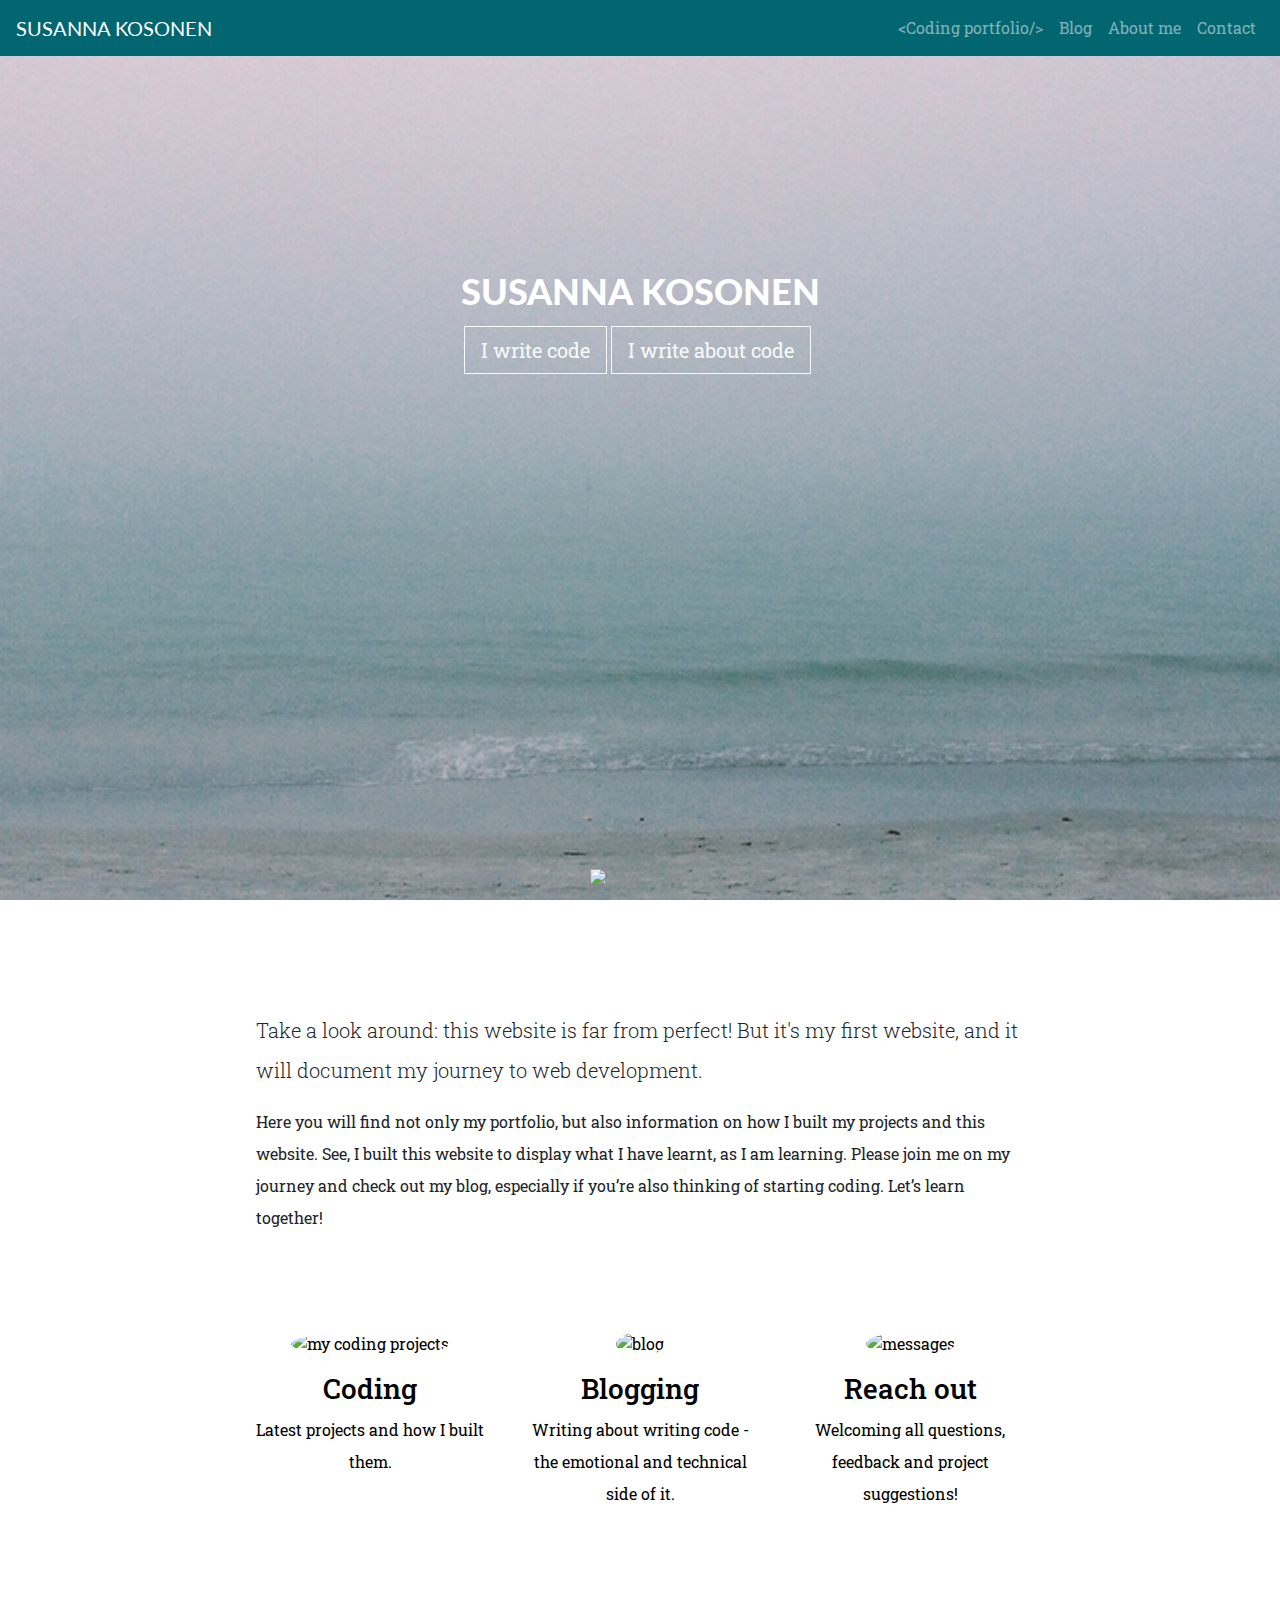
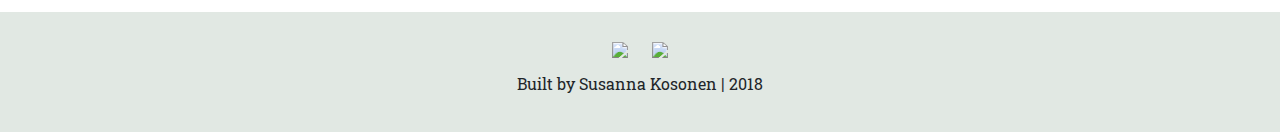
==== index.html @ 52a1afeb "Initial code and image files for website" ====
<!DOCTYPE html>
<html>
<head>
  <meta charset="utf-8">
  <meta name="viewport" content="width=device-width, initial-scale=1, shrink-to-fit=no">

  <!-- Bootstrap CSS -->
  <link rel="stylesheet" href="https://maxcdn.bootstrapcdn.com/bootstrap/4.0.0/css/bootstrap.min.css" integrity="sha384-Gn5384xqQ1aoWXA+058RXPxPg6fy4IWvTNh0E263XmFcJlSAwiGgFAW/dAiS6JXm" crossorigin="anonymous">

  <link type="text/css" rel="stylesheet" href="stylesheet.css" />
  <!-- Google fonts -->
  <link href="https://fonts.googleapis.com/css?family=Roboto+Slab" rel="stylesheet">
  <link href="https://fonts.googleapis.com/css?family=Merriweather" rel="stylesheet">
  <link href="https://fonts.googleapis.com/css?family=Lato:700" rel="stylesheet">

  <!--Here's the JavaScript link for future use! Just add your filename to replace "script.js"
  <script type="text/javascript" src="script.js"></script> -->
  <title>
    Susanna Kosonen
  </title>
</head>
<body>
  <nav class="navbar navbar-expand-md navbar-dark">
    <a class="navbar-brand" href="index.html">Susanna Kosonen</a>
    <button class="navbar-toggler" type="button" data-toggle="collapse" data-target="#collapsibleNavbar">
      <span class="navbar-toggler-icon"></span>
    </button>
    <div class="collapse navbar-collapse" id="collapsibleNavbar">
      <ul class="navbar-nav">
        <li class="nav-item">
          <a class="nav-link" href="coding.html">&ltCoding portfolio/&gt</a>
        </li>
        <li class="nav-item">
          <a class="nav-link" href="blog.html">Blog</a>
        </li>
        <li class="nav-item">
          <a class="nav-link" href="about.html">About me</a>
        </li>
        <li class="nav-item">
          <a class="nav-link" href="contact-form/contact.html">Contact</a>
        </li>
      </ul>
    </div>
  </nav>
  <div class="all">
    <div class="bg-index">
      <div class="header-text-container">
        <h1>Susanna Kosonen</h1>
        <div class="btn-group" role="group" aria-label="Links to portfolio and blog">
          <a role="button" href="coding.html" class="btn btn-outline-light btn-lg">I write code</a>
          <a role="button" href="blog.html" class="btn btn-outline-light btn-lg">I write about code</a>
        </div>
      </div>
      <a href=#frontpage-text><img src="http://www.freeiconspng.com/uploads/white-down-arrow-png-2.png" /></a>
    </div>
    <div id="frontpage-text">
      <p class="lead">Take a look around: this website is far from perfect! But it's my first website, and it will document my journey to web development.</p>

      <p>Here you will find not only my portfolio, but also information on how I built my projects and this website. See, I built this website to display what I have learnt, as I am learning. Please join me on my journey and check out my blog, especially if you’re also thinking of starting coding. Let’s learn together!</p>
    </div>

    <!--Three action columns-->

    <div class="container">
      <div class="row">
        <div class="col-sm">
          <a href="coding.html"><img src="https://cdn0.iconfinder.com/data/icons/web-development-2/512/webpage_coding_web_programming_html_script_php_code_website_application_java_css_development_editor_flat_design_icon-256.png" alt="my coding projects"/>
          <h3>Coding</h3>
          <p>Latest projects and how I built them.</p></a>
        </div>
        <div class="col-sm">
          <a href="#"><img src="https://cdn0.iconfinder.com/data/icons/seo-flat-long-shadow/512/Copywriting-256.png" alt="blog"/>
          <h3>Blogging</h3>
          <p>Writing about writing code - the emotional and technical side of it.</p></a>
        </div>
        <div class="col-sm">
          <a href="contact-form/contact.html"><img src="http://www.myiconfinder.com/uploads/iconsets/256-256-8007c02e43c5e5c87fc8976e34c8290f-message.png" alt="messages"/>
          <h3>Reach out</h3>
          <p>Welcoming all questions, feedback and project suggestions!</p></a>
        </div>
      </div>
    </div>
    <footer>
      <img class="icon" src="https://cdn1.iconfinder.com/data/icons/logotypes/32/square-linkedin-512.png"/>
      <img class="icon" src="https://image.flaticon.com/icons/svg/25/25231.svg"/>
      <p>Built by Susanna Kosonen | 2018</p>
    </footer>
  </div>
  <!--Bootstrap and flexbox-->
  <script src="https://code.jquery.com/jquery-3.2.1.slim.min.js" integrity="sha384-KJ3o2DKtIkvYIK3UENzmM7KCkRr/rE9/Qpg6aAZGJwFDMVNA/GpGFF93hXpG5KkN" crossorigin="anonymous"></script>
<script src="https://cdnjs.cloudflare.com/ajax/libs/popper.js/1.12.9/umd/popper.min.js" integrity="sha384-ApNbgh9B+Y1QKtv3Rn7W3mgPxhU9K/ScQsAP7hUibX39j7fakFPskvXusvfa0b4Q" crossorigin="anonymous"></script>
<script src="https://maxcdn.bootstrapcdn.com/bootstrap/4.0.0/js/bootstrap.min.js" integrity="sha384-JZR6Spejh4U02d8jOt6vLEHfe/JQGiRRSQQxSfFWpi1MquVdAyjUar5+76PVCmYl" crossorigin="anonymous"></script>
</body>
</html>
---- stylesheet.css ----
/*Import for flexbox to work*/
@import "compass/css3";

body {
  font-family: 'Roboto slab', sans-serif;
  box-sizing: border-box;
  padding: 0;
  margin: 0;
}

body, html, .all {
  height: 100%;
}

p {
  size: 14px;
  font-family: 'Roboto slab', sans-serif;
  line-height: 2em;
  padding-bottom: 1em;
  padding-top: 0;
}

.lead {
  padding-bottom: 0;
}


h1, h2 {
  font-family: "Merriweather", serif;
}

span {
  background-color: yellow;
}

p a {
  text-decoration-color: black;
  background-color: #42f48f;
  color: black;
  text-decoration: underline;
}
 ul {
  list-style-type: none;
 }

 .all {
   margin-top: 50px;
 }

nav a:hover {
  color: #42f48f;
}

.container {
  padding: 50px;
  max-width: 880px;
  overflow: hidden;
}
.contact-container {
  overflow: auto;
}

.navbar {
  position: fixed;
  top: 0;
  width: 100%;
  z-index: 2;
  background-color: #026670; /old one *#42f48f*/
}

.collapse {
  justify-content: flex-end;
}

.navbar-brand {
  font-family: "Lato", sans-serif;
  text-transform: uppercase;
}

/*Make elements responsive*/
@media all and (max-width: 800px) {

}

@media all and (max-width: 605px) {
  .navbar {
    position: fixed;
    width: 100%;
    z-index: 1;
  }

  .nav-link {
    text-align: center;
    padding: 10px;
  }

  .bg-index a img {
    display: none;
  }
  .btn-group {
    display: inline-grid;
  }

  .blog-row {
    clear:both;
    width:100%;
  }

  #right {
    display: none;
  }
}
/*.coding-container {
  padding-top: 50px;
  text-align: center;
}

.coding-container row {
  text-align: center;
}*/

.coding-container .col-sm {
  border: 2px solid white;
  background-color: #f4f6f7;
  border-radius: 5px;
  text-align: center;
}

.col-sm img {
  border-radius: 100%;
  /*border: 2px solid #42f48f;*/
  margin: 1em;
  width: 150px;
}

.col-sm a img:hover {
  box-shadow: 2px 2px grey;
  width: 152px;
  /*border: 4px solid #42f48f;*/
}

.col-sm {
  text-align: center;
}

.col-sm img {
  width: 150px;
  border-radius: 100%;
}

.col-sm a {
  text-decoration: none;
  color: black;
}

.col-sm-4 img {
  width: 100%;
  margin-bottom: 10px;
}

#frontpage-text {
  padding-top: 60px;
  margin-left: 20%;
  margin-right: 20%;
}

.header-text-container {
  position: absolute;
  /*background-color: rgba(0,0,10,0.4);*/
  /*border: 1px solid white;*/
  padding: 20px;
  top: 250px;
  left: 20%;
  right: 20%;

}
.bg-index {
  text-align: center;
}

.bg-index h1 {
  font-size: 36px;
  font-family: "Lato", sans-serif;
  text-transform: uppercase;
  color: white;
  text-align: center;
  font-weight: 900;

}

.bg-about h1 {
  font-size: 32px;
  font-family: "Lato", sans-serif;
  color: white;
  text-shadow: 1px 1px grey;
  text-align: center;
  margin-bottom: 0;
  padding-bottom: 0;
}

.bg-index a img {
  position: absolute;
  width: 50px;
  bottom: 15px;
  right: 50%;
  text-decoration: none;
  background-color: none;
}

.bg-index a img:hover {
  width: 52px;
  bottom: 16px;
}

.bg-index a {
  margin: 5px;
  align-items: center;
}

/*Blog page styling*/
.jumbotron {
  background-color: black;
}

.jumbotron h1, .jumbotron p {
  color: #42f48f;
  font-family: "Roboto slab", sans-serif;
  text-align: center;
}

.blog-row {
  border-bottom: 1px solid lightgrey;
}

a {
  text-decoration: none;
  color: black;
}

#content {
  display: block;
  float: left;
  margin-bottom: 20px;
}

#right {
  float: right;
  padding: 20px;
  width: 250px;
  background-color: #efefef;
  text-align: center;
}


/*IMAGES*/
.img {
  width: 100%;
  margin-bottom: 10px;
}

.img-medium {
  width: 300px;
  float: right;
  padding: 20px 0px 20px 20px;
}

.img-thumb {
  width: 150px;
  margin: 20px;
  border-radius: 100%;
}

.img-left-round {
  width: 250px;
  margin: 10px;
  border-radius: 100%;
  float: left;
}

.img-blog {
  margin: 5px;
}

.icon {
  width: 40px;
  margin: 10px;
}

.icon-big {
  height: 100px;
  margin: 10px;
  display: inline-block;
}

.bg-about {
    /* The image used */
    background-image: url("images/frozen-forest.jpg");
    /* Half height */
    height: 100%;
    /* Center and scale the image nicely */
    background-position: center;
    background-repeat: no-repeat;
    background-size: cover;
    background-attachment: fixed;

}

.bg-contact {
  background-image: url("https://nationalgriefawarenessday.com/wp-content/uploads/2018/01/crumpled-paper-texture-crumpled-paper-texture-delightful-design-ideas1.jpg");

  height: 100%;
  /* Center and scale the image nicely */
  background-position: center;
  background-repeat: no-repeat;
  background-size: cover;
  background-attachment: fixed;
}
}

.bg-blog {
  background-image: url("https://nationalgriefawarenessday.com/wp-content/uploads/2018/01/crumpled-paper-texture-crumpled-paper-texture-delightful-design-ideas1.jpg");

  height: 100%;
  /* Center and scale the image nicely */
  background-position: center;
  background-repeat: no-repeat;
  background-size: cover;
  background-attachment: fixed;
}

.bg-index {

  background-image: url("images/beach-horizon-crop.jpg");
  height: 100%;
  background-position: center;
  background-repeat: no-repeat;
  background-size: cover;
  background-attachment: fixed;
}

#form_name, #form_lastname, #form_email, #form_phone, #form_message {
  border: 2px solid grey;
  border-radius: 0px;
}
#form_message:focus {
  border-color: #42f48f;
  outline: none;
}
.btn {
  border-radius: 0;
  /*Can't remember why this was here: margin-right: 50%;*/
}

footer {
  background-color: #e1e8e3;
  width: 100%;
  height: 120px;
  padding: 20px;
  margin: 20px 0px 0px 0px;
  text-align: center;
}
footer p {
  padding: 0;
  margin: 0;
}
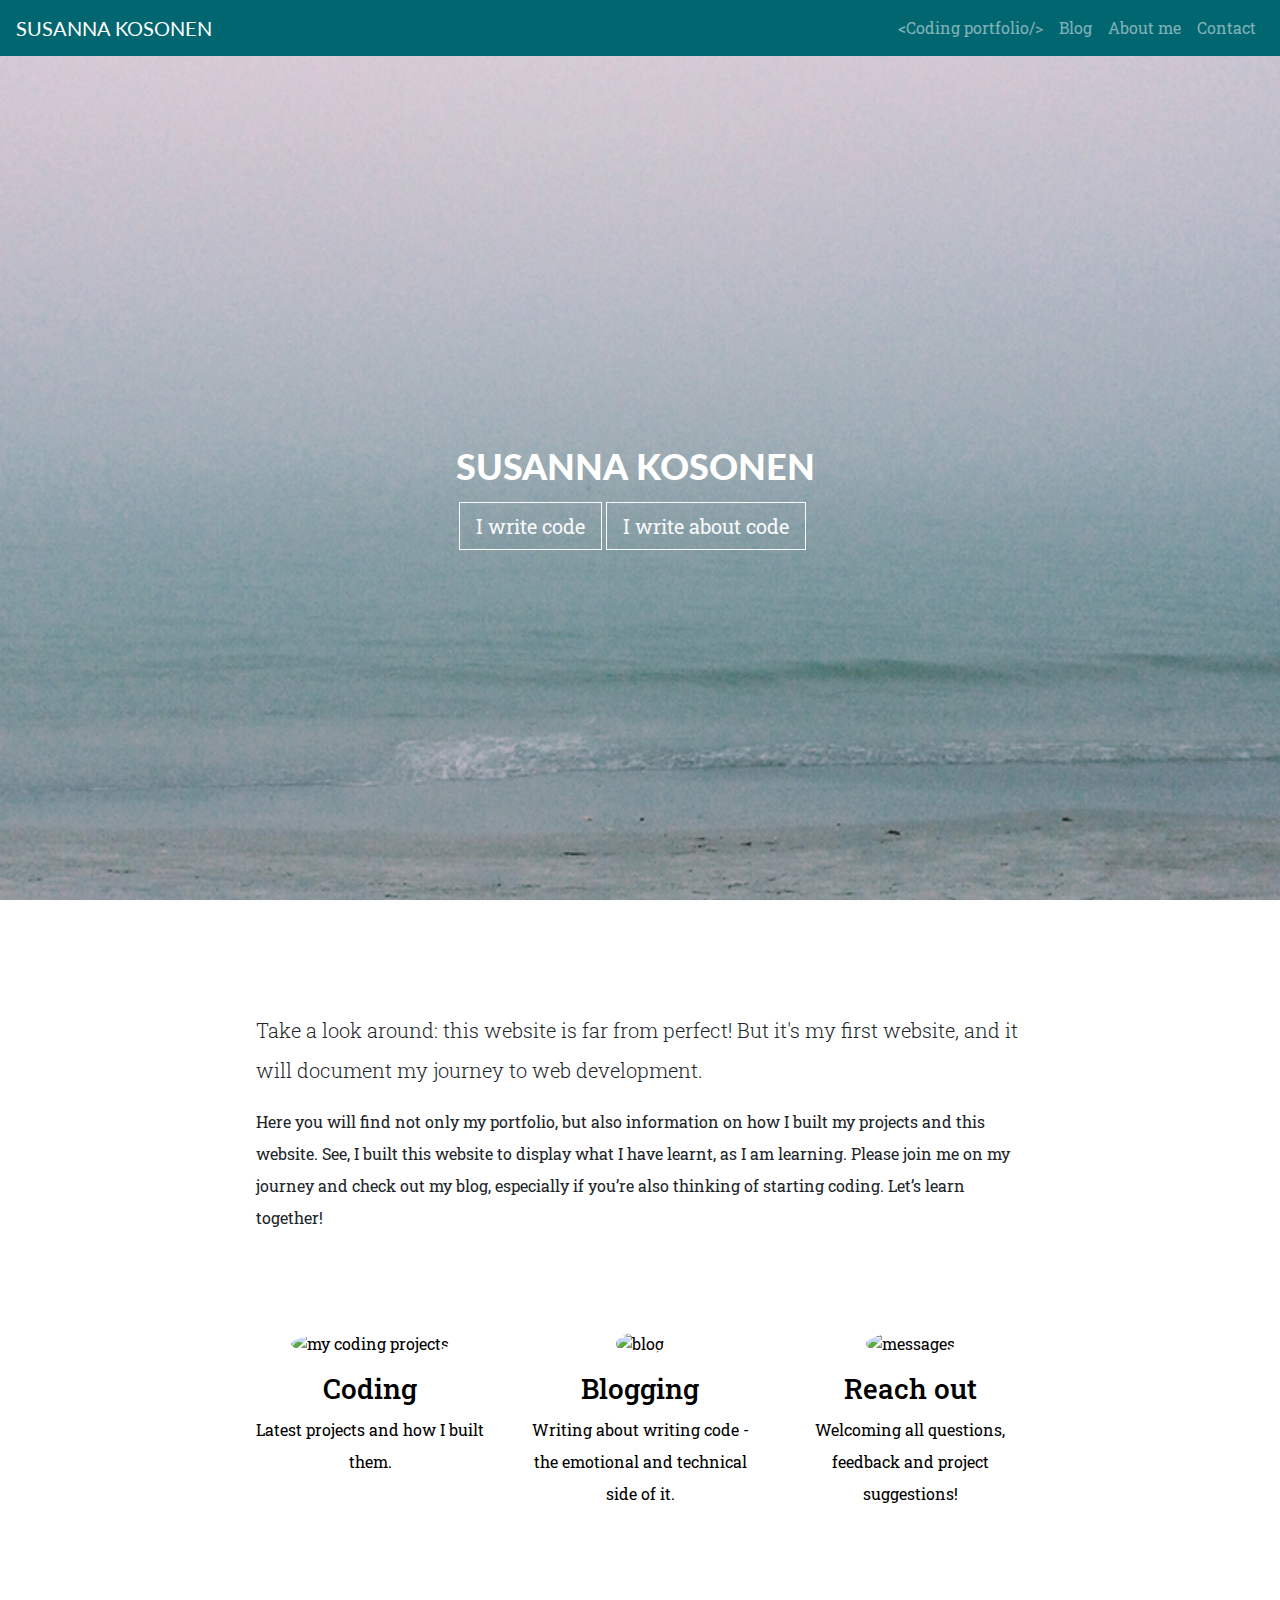
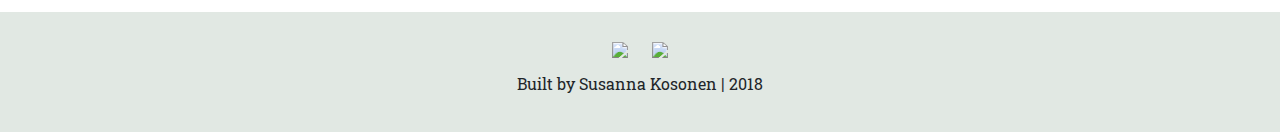
==== commit 9b1a96f1: "small fixes and centering with flexbox" ====
--- a/index.html
+++ b/index.html
@@ -46,7 +46,7 @@
     <div class="bg-index">
       <div class="header-text-container">
         <h1>Susanna Kosonen</h1>
-        <div class="btn-group" role="group" aria-label="Links to portfolio and blog">
+        <div class="btn-group" role="group" aria-label="My portfolio and blog">
           <a role="button" href="coding.html" class="btn btn-outline-light btn-lg">I write code</a>
           <a role="button" href="blog.html" class="btn btn-outline-light btn-lg">I write about code</a>
         </div>
--- a/stylesheet.css
+++ b/stylesheet.css
@@ -29,21 +29,25 @@
   font-family: "Merriweather", serif;
 }
 
+/*Text highlights*/
 span {
   background-color: yellow;
 }
-
+/*Link styling*/
 p a {
   text-decoration-color: black;
   background-color: #42f48f;
   color: black;
   text-decoration: underline;
 }
+
+/*List styling*/
  ul {
   list-style-type: none;
  }
 
- .all {
+/*overall wrapper to move content down menu height*/
+.all {
    margin-top: 50px;
  }
 
@@ -65,7 +69,7 @@
   top: 0;
   width: 100%;
   z-index: 2;
-  background-color: #026670; /old one *#42f48f*/
+  background-color: #026670; /*old one *#42f48f*/
 }
 
 .collapse {
@@ -75,6 +79,10 @@
 .navbar-brand {
   font-family: "Lato", sans-serif;
   text-transform: uppercase;
+}
+
+.navbar-dark .navbar-toggler-icon {
+    background-image: url(https://cdn0.iconfinder.com/data/icons/cosmo-food-2/40/burger_2-512.png);
 }
 
 /*Make elements responsive*/
@@ -94,9 +102,6 @@
     padding: 10px;
   }
 
-  .bg-index a img {
-    display: none;
-  }
   .btn-group {
     display: inline-grid;
   }
@@ -165,17 +170,8 @@
 }
 
 .header-text-container {
-  position: absolute;
-  /*background-color: rgba(0,0,10,0.4);*/
-  /*border: 1px solid white;*/
+  margin: auto;
   padding: 20px;
-  top: 250px;
-  left: 20%;
-  right: 20%;
-
-}
-.bg-index {
-  text-align: center;
 }
 
 .bg-index h1 {
@@ -185,7 +181,6 @@
   color: white;
   text-align: center;
   font-weight: 900;
-
 }
 
 .bg-about h1 {
@@ -205,6 +200,7 @@
   right: 50%;
   text-decoration: none;
   background-color: none;
+  display: none;
 }
 
 .bg-index a img:hover {
@@ -295,27 +291,27 @@
 .bg-about {
     /* The image used */
     background-image: url("images/frozen-forest.jpg");
-    /* Half height */
     height: 100%;
     /* Center and scale the image nicely */
     background-position: center;
     background-repeat: no-repeat;
     background-size: cover;
     background-attachment: fixed;
+    display: flex;
 
 }
 
 .bg-contact {
   background-image: url("https://nationalgriefawarenessday.com/wp-content/uploads/2018/01/crumpled-paper-texture-crumpled-paper-texture-delightful-design-ideas1.jpg");
-
   height: 100%;
   /* Center and scale the image nicely */
   background-position: center;
   background-repeat: no-repeat;
   background-size: cover;
   background-attachment: fixed;
-}
-}
+  display: flex;
+}
+
 
 .bg-blog {
   background-image: url("https://nationalgriefawarenessday.com/wp-content/uploads/2018/01/crumpled-paper-texture-crumpled-paper-texture-delightful-design-ideas1.jpg");
@@ -329,13 +325,14 @@
 }
 
 .bg-index {
-
   background-image: url("images/beach-horizon-crop.jpg");
   height: 100%;
   background-position: center;
   background-repeat: no-repeat;
   background-size: cover;
   background-attachment: fixed;
+  text-align: center;
+  display: flex;
 }
 
 #form_name, #form_lastname, #form_email, #form_phone, #form_message {
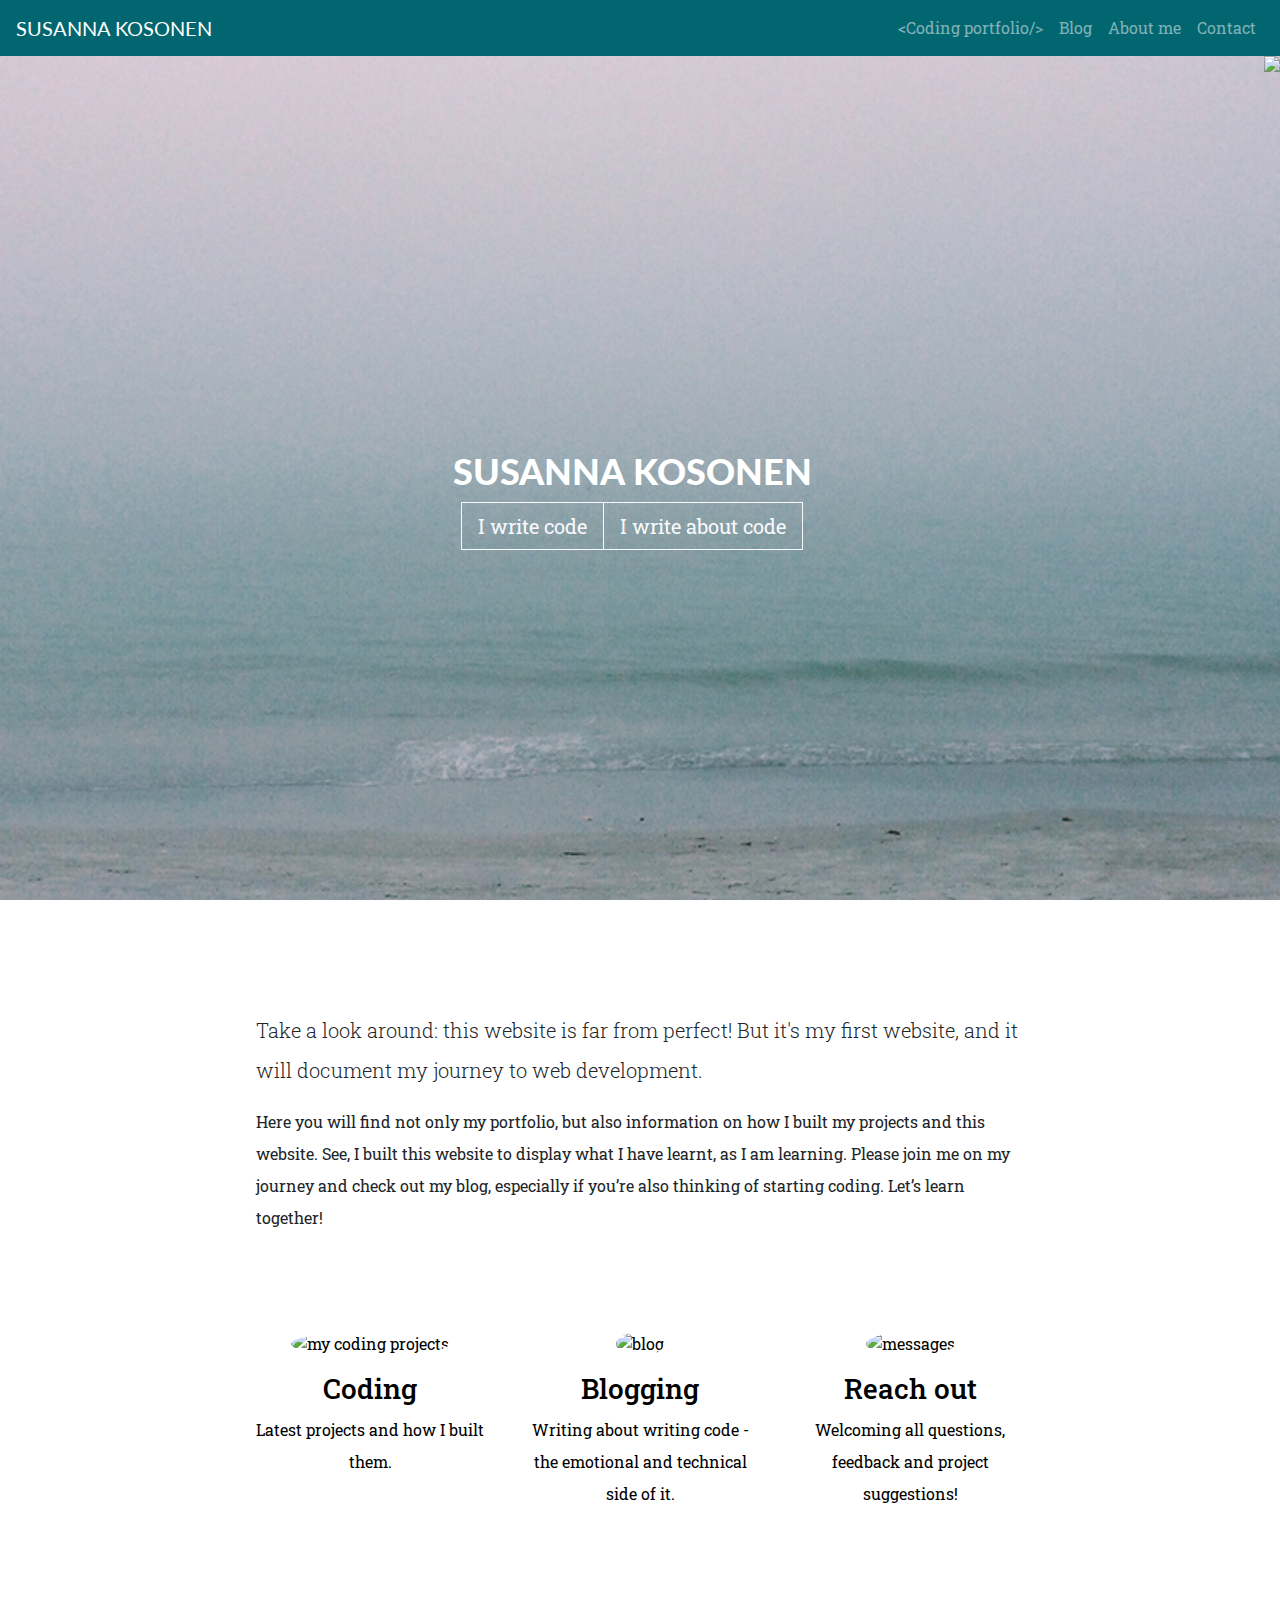
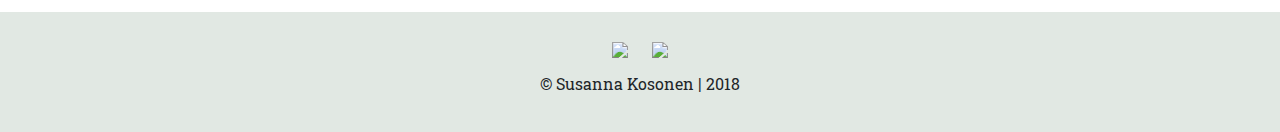
==== commit 87881146: "added page about my website and updated footer links and .img styling" ====
--- a/index.html
+++ b/index.html
@@ -69,7 +69,7 @@
           <p>Latest projects and how I built them.</p></a>
         </div>
         <div class="col-sm">
-          <a href="#"><img src="https://cdn0.iconfinder.com/data/icons/seo-flat-long-shadow/512/Copywriting-256.png" alt="blog"/>
+          <a href="blog.html"><img src="https://cdn0.iconfinder.com/data/icons/seo-flat-long-shadow/512/Copywriting-256.png" alt="blog"/>
           <h3>Blogging</h3>
           <p>Writing about writing code - the emotional and technical side of it.</p></a>
         </div>
@@ -81,9 +81,9 @@
       </div>
     </div>
     <footer>
-      <img class="icon" src="https://cdn1.iconfinder.com/data/icons/logotypes/32/square-linkedin-512.png"/>
-      <img class="icon" src="https://image.flaticon.com/icons/svg/25/25231.svg"/>
-      <p>Built by Susanna Kosonen | 2018</p>
+      <a href="https://www.linkedin.com/in/susanna-kosonen/"><img class="icon" src="https://cdn1.iconfinder.com/data/icons/logotypes/32/square-linkedin-512.png"/></a>
+      <a href="https://github.com/sxkosone/"><img class="icon" src="https://image.flaticon.com/icons/svg/25/25231.svg"/></a>
+      <p>© Susanna Kosonen | 2018</p>
     </footer>
   </div>
   <!--Bootstrap and flexbox-->
--- a/stylesheet.css
+++ b/stylesheet.css
@@ -1,6 +1,3 @@
-/*Import for flexbox to work*/
-@import "compass/css3";
-
 body {
   font-family: 'Roboto slab', sans-serif;
   box-sizing: border-box;
@@ -24,6 +21,18 @@
   padding-bottom: 0;
 }
 
+.timestamp {
+  text-transform: uppercase;
+  font-family: 'Lato';
+  color: darkgrey;
+  size: 10px;
+}
+
+.img-text {
+  font-style: oblique;
+  font-size: 10px;
+  margin-top: 0px;
+}
 
 h1, h2 {
   font-family: "Merriweather", serif;
@@ -192,8 +201,8 @@
   margin-bottom: 0;
   padding-bottom: 0;
 }
-
-.bg-index a img {
+/*OLD arrow link styling*/
+/*.bg-index a img {
   position: absolute;
   width: 50px;
   bottom: 15px;
@@ -211,7 +220,7 @@
 .bg-index a {
   margin: 5px;
   align-items: center;
-}
+}*/
 
 /*Blog page styling*/
 .jumbotron {
@@ -276,6 +285,15 @@
 .img-blog {
   margin: 5px;
 }
+
+.img-container {
+  flex-direction: column;
+  display: flex;
+  max-width: 300px;
+  float: right;
+  padding: 10px;
+}
+
 
 .icon {
   width: 40px;
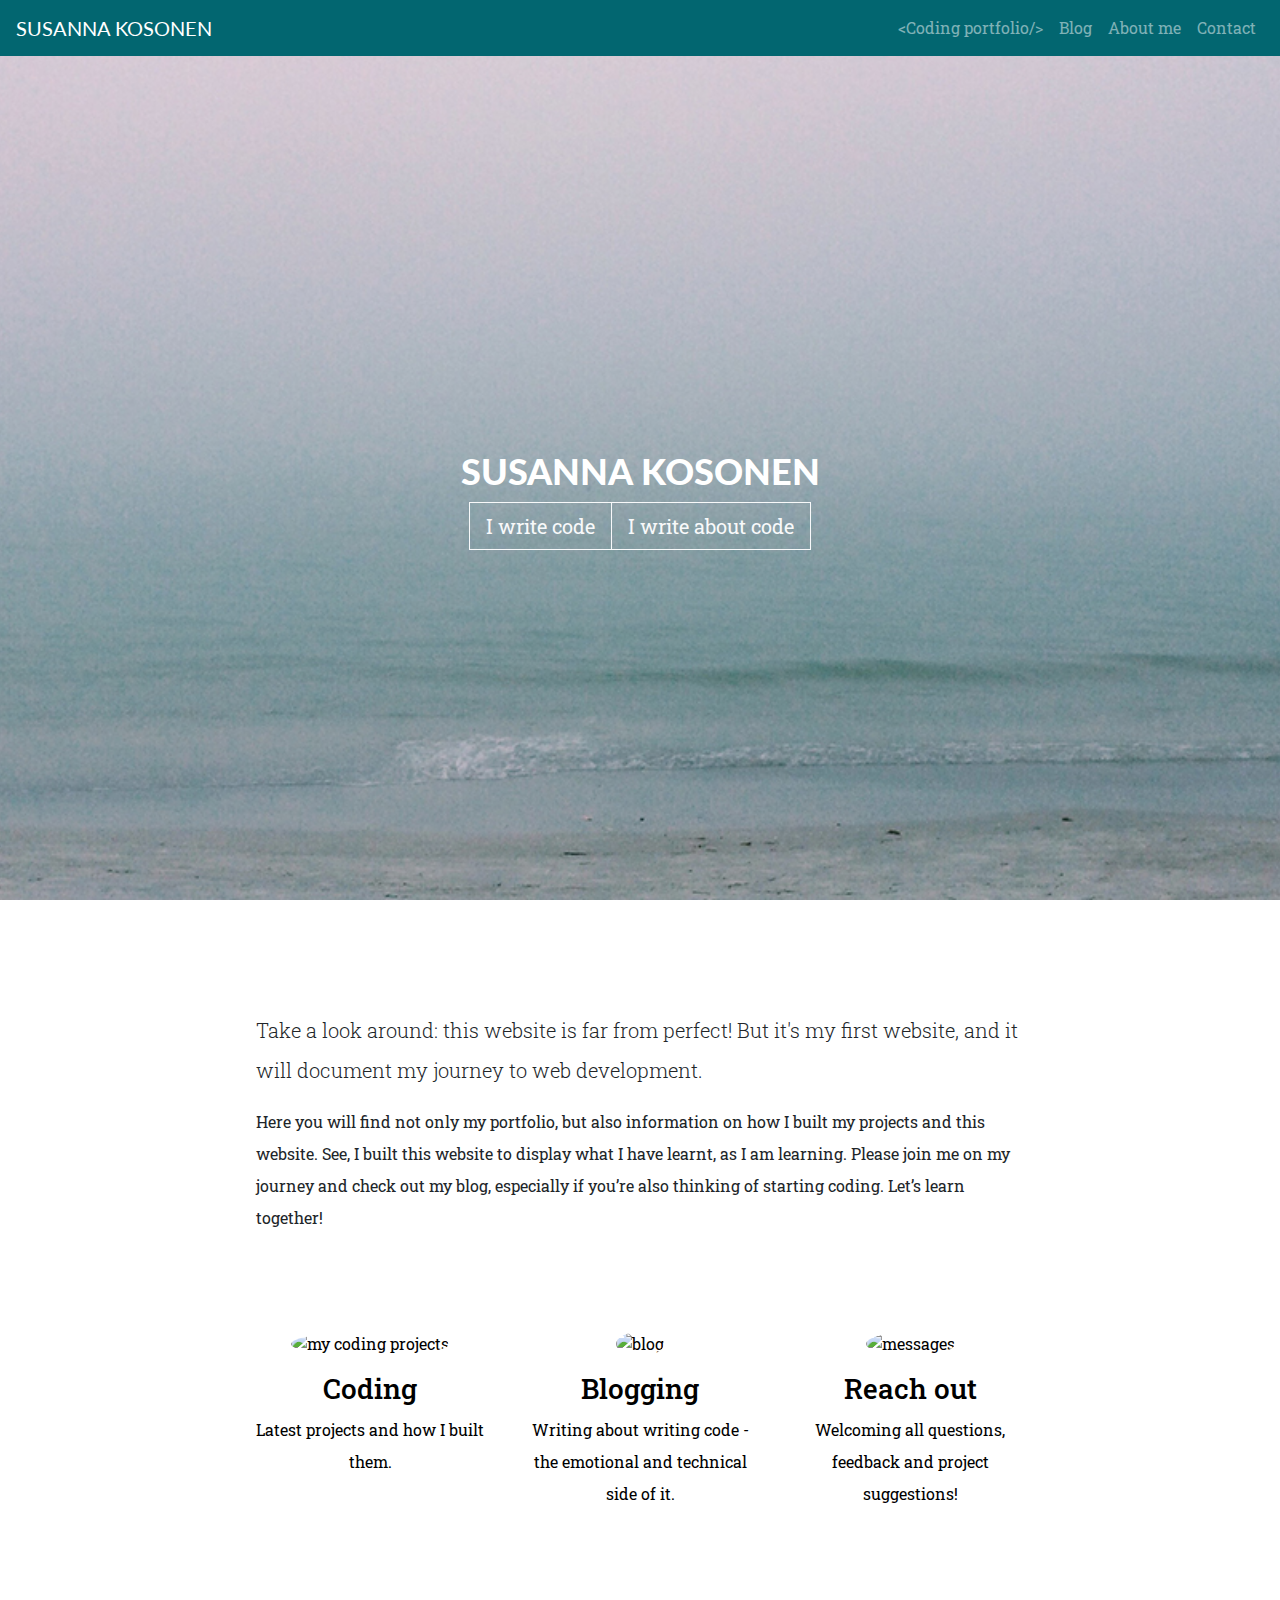
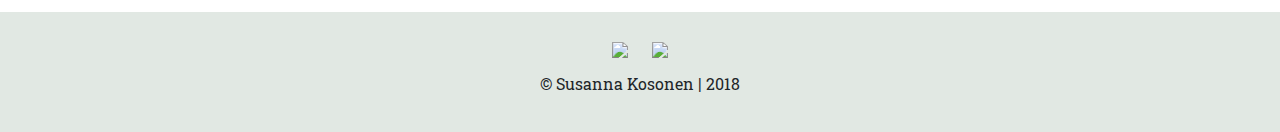
==== commit 1178da8f: "quick fixes to links and CSS" ====
--- a/index.html
+++ b/index.html
@@ -51,7 +51,6 @@
           <a role="button" href="blog.html" class="btn btn-outline-light btn-lg">I write about code</a>
         </div>
       </div>
-      <a href=#frontpage-text><img src="http://www.freeiconspng.com/uploads/white-down-arrow-png-2.png" /></a>
     </div>
     <div id="frontpage-text">
       <p class="lead">Take a look around: this website is far from perfect! But it's my first website, and it will document my journey to web development.</p>
--- a/stylesheet.css
+++ b/stylesheet.css
@@ -124,14 +124,6 @@
     display: none;
   }
 }
-/*.coding-container {
-  padding-top: 50px;
-  text-align: center;
-}
-
-.coding-container row {
-  text-align: center;
-}*/
 
 .coding-container .col-sm {
   border: 2px solid white;
@@ -150,7 +142,6 @@
 .col-sm a img:hover {
   box-shadow: 2px 2px grey;
   width: 152px;
-  /*border: 4px solid #42f48f;*/
 }
 
 .col-sm {
@@ -201,26 +192,6 @@
   margin-bottom: 0;
   padding-bottom: 0;
 }
-/*OLD arrow link styling*/
-/*.bg-index a img {
-  position: absolute;
-  width: 50px;
-  bottom: 15px;
-  right: 50%;
-  text-decoration: none;
-  background-color: none;
-  display: none;
-}
-
-.bg-index a img:hover {
-  width: 52px;
-  bottom: 16px;
-}
-
-.bg-index a {
-  margin: 5px;
-  align-items: center;
-}*/
 
 /*Blog page styling*/
 .jumbotron {
@@ -363,7 +334,6 @@
 }
 .btn {
   border-radius: 0;
-  /*Can't remember why this was here: margin-right: 50%;*/
 }
 
 footer {
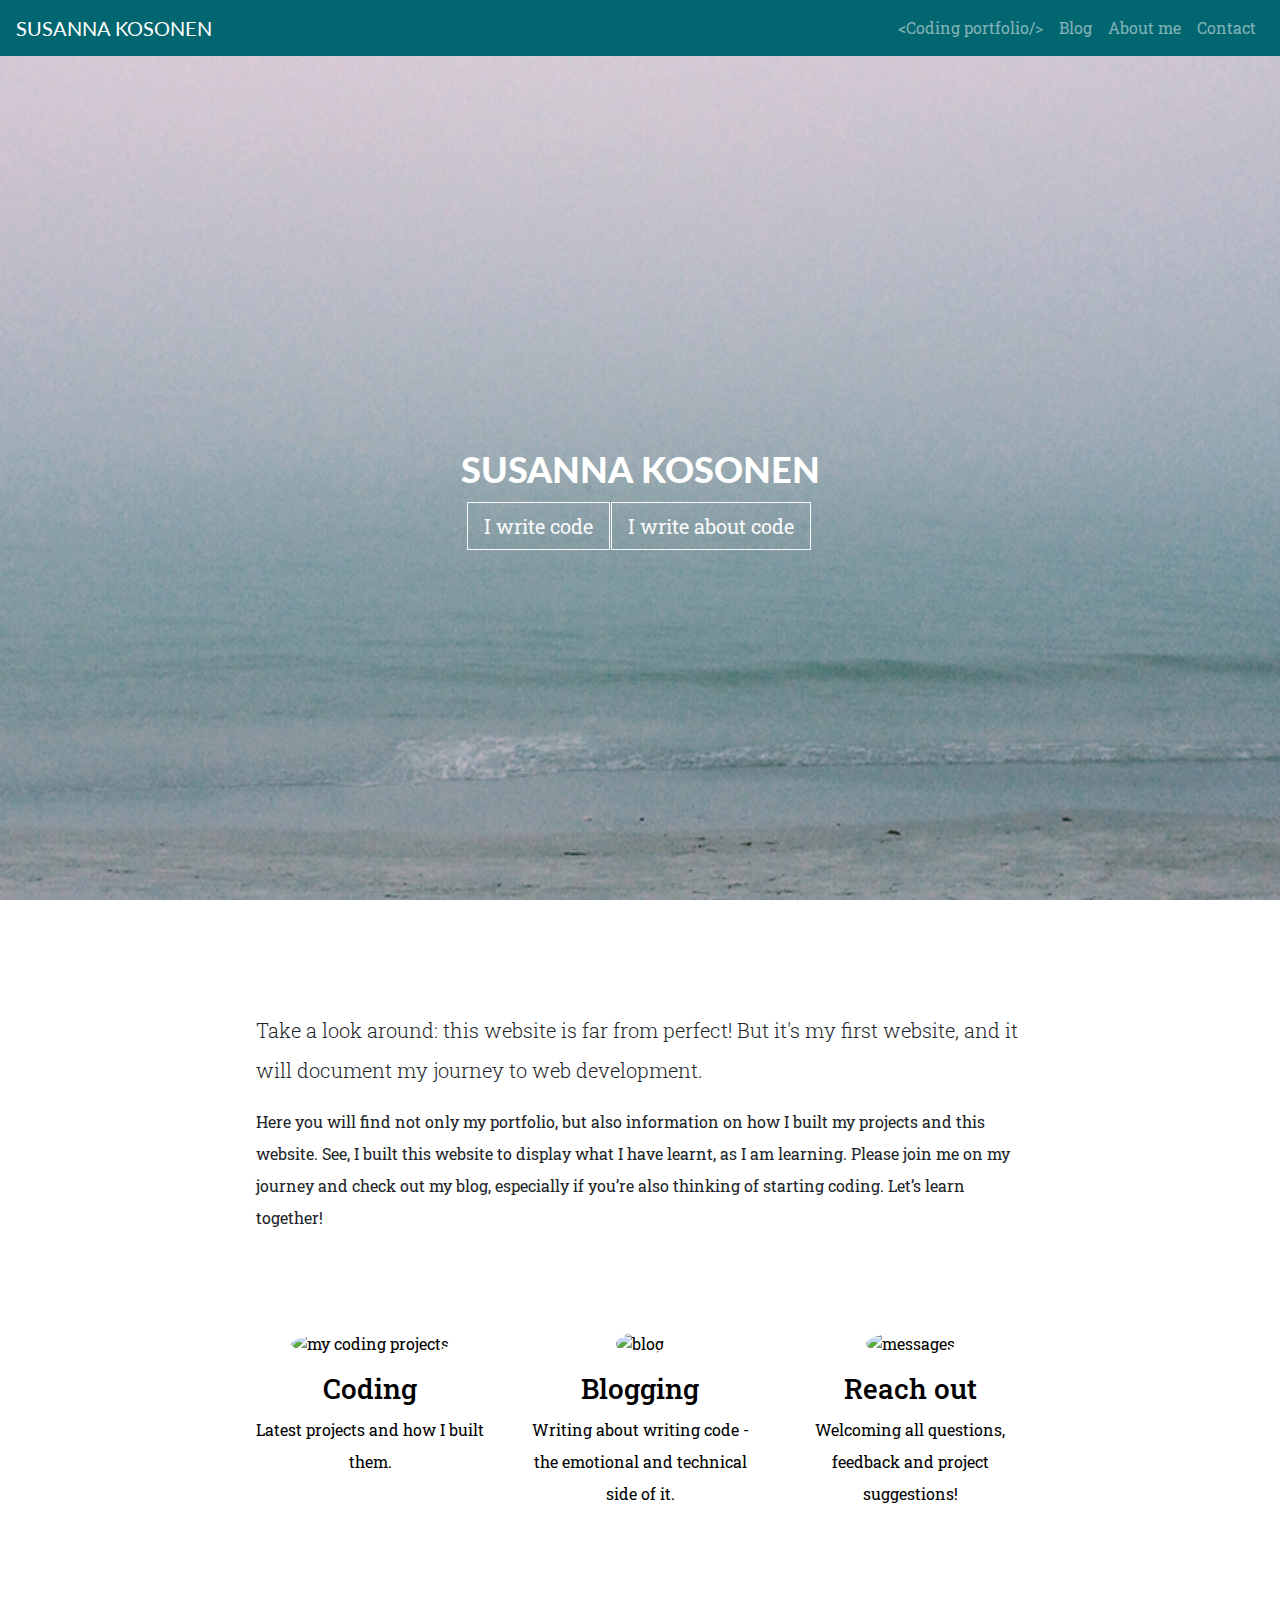
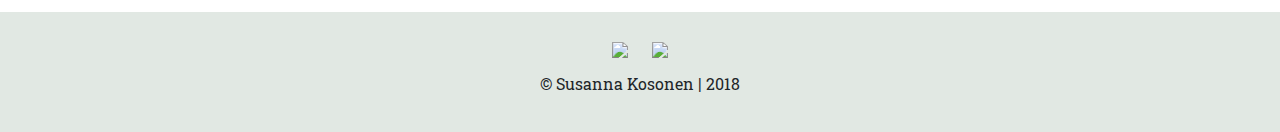
==== commit 6f13c3cd: "updated contact file location everywhere" ====
--- a/index.html
+++ b/index.html
@@ -37,7 +37,7 @@
           <a class="nav-link" href="about.html">About me</a>
         </li>
         <li class="nav-item">
-          <a class="nav-link" href="contact-form/contact.html">Contact</a>
+          <a class="nav-link" href="contact.html">Contact</a>
         </li>
       </ul>
     </div>
--- a/stylesheet.css
+++ b/stylesheet.css
@@ -39,7 +39,7 @@
 }
 
 /*Text highlights*/
-span {
+p span {
   background-color: yellow;
 }
 /*Link styling*/
@@ -69,7 +69,12 @@
   max-width: 880px;
   overflow: hidden;
 }
+
 .contact-container {
+  display: flex;
+  align-items: auto;
+}
+.greeting {
   overflow: auto;
 }
 
@@ -323,19 +328,77 @@
   text-align: center;
   display: flex;
 }
-
-#form_name, #form_lastname, #form_email, #form_phone, #form_message {
+/*ALL MY FORM STYLING*/
+
+form {
+  max-width: 500px;
+  margin: 0 auto 50px;
+}
+
+form label {
+  display: block;
+  margin-bottom: 20px;
+  font-family: 'Lato', sans-serif;
+
+}
+
+input, textarea {
+  border: 1px solid #026670;
+  border-radius: 2px;
+  width: 100%;
+  box-sizing: border-box;
+  padding: 5px;
+  
+} 
+
+input:focus, textarea:focus {
+  outline: none;
+  border-color: #42f48f;
+  
+}
+
+.button-wrap {
+  text-align: right;
+}
+
+input[type="submit"] {
+  width: 33%;
+  background-color: #42f48f;
+  font-size: 18px;
+  text-transform: uppercase;
+  font-family: 'Lato', sans-serif;
+  color: white;
+}
+
+form label span {
+  display: block;
+}
+
+.contact-info-group label{
+  width: 50%;
+  
+  float: left;
+  box-sizing: border-box;
+}
+
+.contact-info-group label:first-child {
+  padding-right: 10px;
+}
+
+/*COMMENTED OUT FOR NOW, finalizing form styling
+ #form_email, #form_message {
   border: 2px solid grey;
   border-radius: 0px;
 }
 #form_message:focus {
   border-color: #42f48f;
   outline: none;
-}
+} */
 .btn {
   border-radius: 0;
-}
-
+  margin: 2.5px;
+}
+/*FOOTER*/
 footer {
   background-color: #e1e8e3;
   width: 100%;
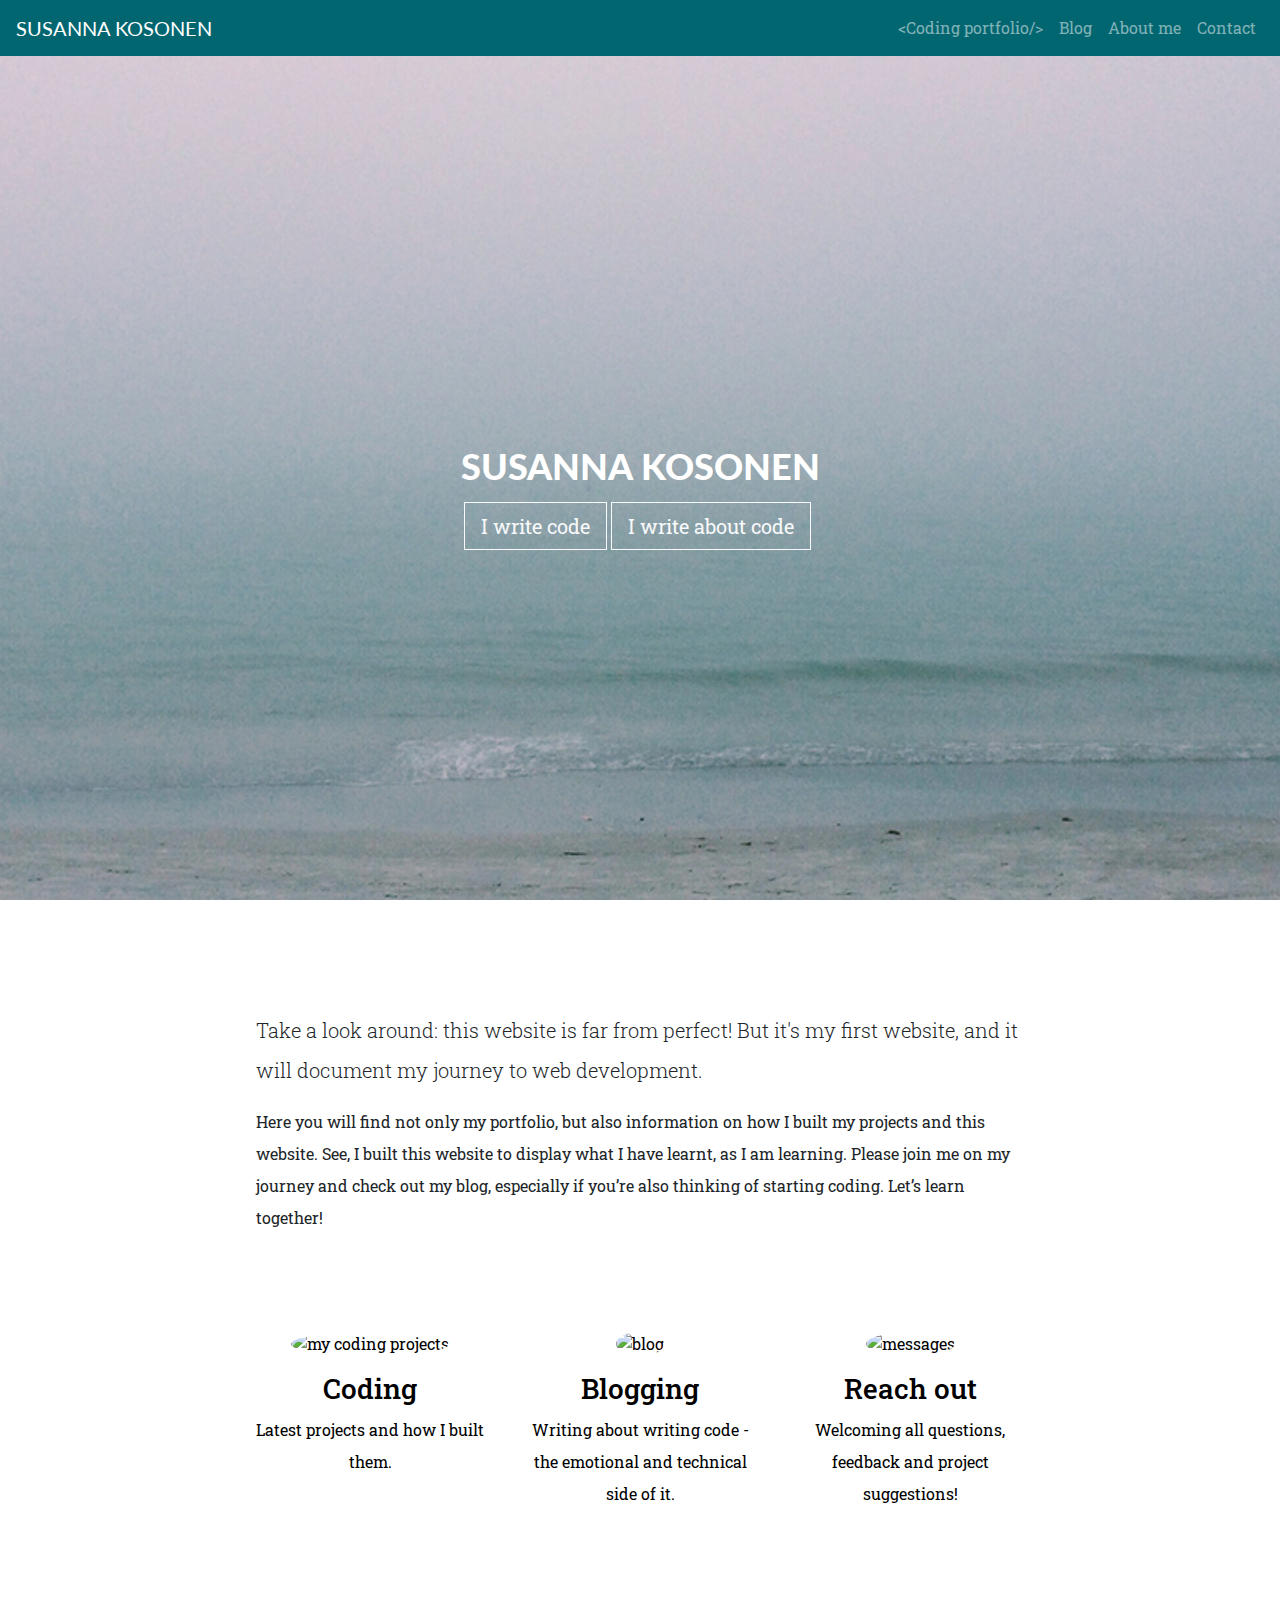
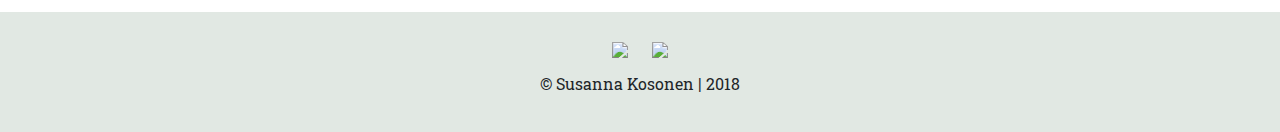
==== commit 3ba867bc: "fixed old href link to contact page" ====
--- a/index.html
+++ b/index.html
@@ -73,7 +73,7 @@
           <p>Writing about writing code - the emotional and technical side of it.</p></a>
         </div>
         <div class="col-sm">
-          <a href="contact-form/contact.html"><img src="http://www.myiconfinder.com/uploads/iconsets/256-256-8007c02e43c5e5c87fc8976e34c8290f-message.png" alt="messages"/>
+          <a href="contact.html"><img src="http://www.myiconfinder.com/uploads/iconsets/256-256-8007c02e43c5e5c87fc8976e34c8290f-message.png" alt="messages"/>
           <h3>Reach out</h3>
           <p>Welcoming all questions, feedback and project suggestions!</p></a>
         </div>
--- a/stylesheet.css
+++ b/stylesheet.css
@@ -64,12 +64,18 @@
   color: #42f48f;
 }
 
+/*Layout styling*/
 .container {
   padding: 50px;
   max-width: 880px;
   overflow: hidden;
 }
 
+.blog-container {
+  padding: 50px;
+  overflow: hidden;
+}
+
 .contact-container {
   display: flex;
   align-items: auto;
@@ -78,6 +84,7 @@
   overflow: auto;
 }
 
+/*NAVIGATION*/
 .navbar {
   position: fixed;
   top: 0;
@@ -99,7 +106,7 @@
     background-image: url(https://cdn0.iconfinder.com/data/icons/cosmo-food-2/40/burger_2-512.png);
 }
 
-/*Make elements responsive*/
+/*Make elements RESPONSIVE*/
 @media all and (max-width: 800px) {
 
 }
@@ -216,20 +223,6 @@
 a {
   text-decoration: none;
   color: black;
-}
-
-#content {
-  display: block;
-  float: left;
-  margin-bottom: 20px;
-}
-
-#right {
-  float: right;
-  padding: 20px;
-  width: 250px;
-  background-color: #efefef;
-  text-align: center;
 }
 
 
@@ -396,7 +389,7 @@
 } */
 .btn {
   border-radius: 0;
-  margin: 2.5px;
+  margin: 5px;
 }
 /*FOOTER*/
 footer {
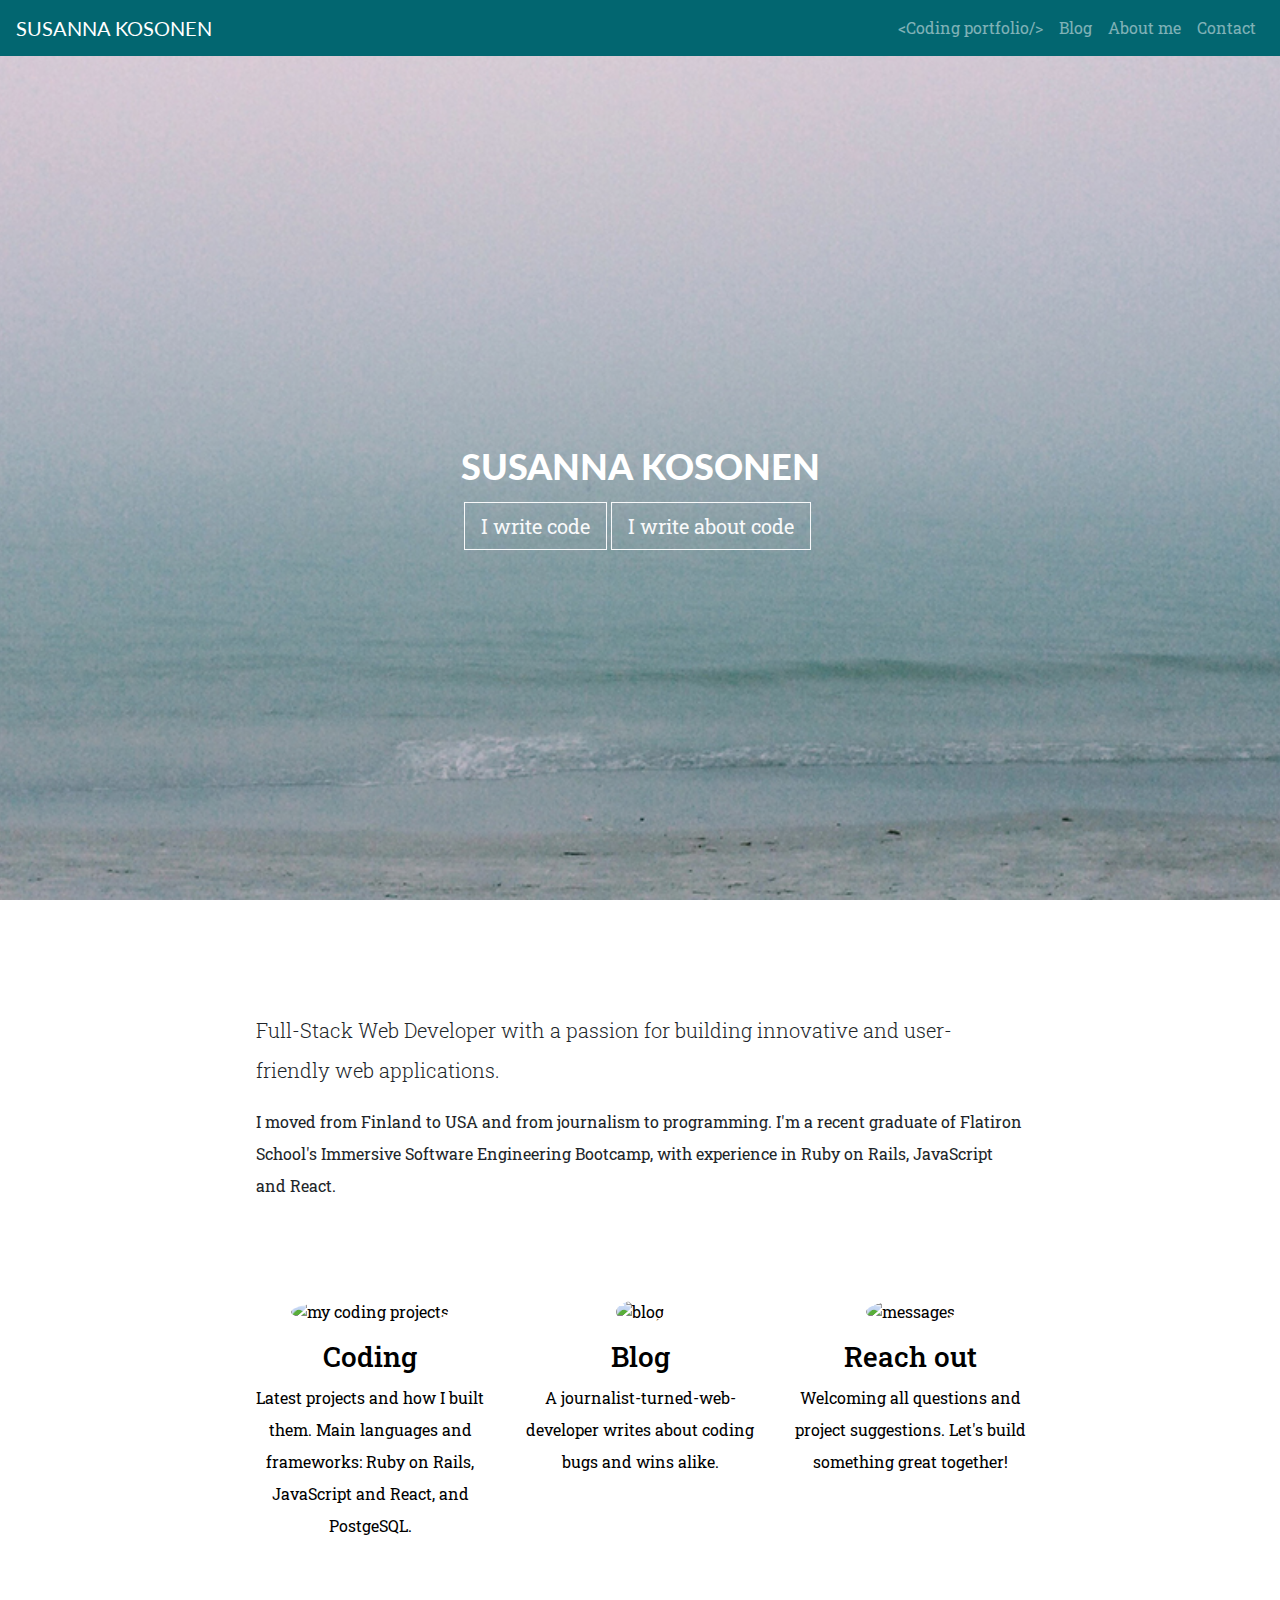
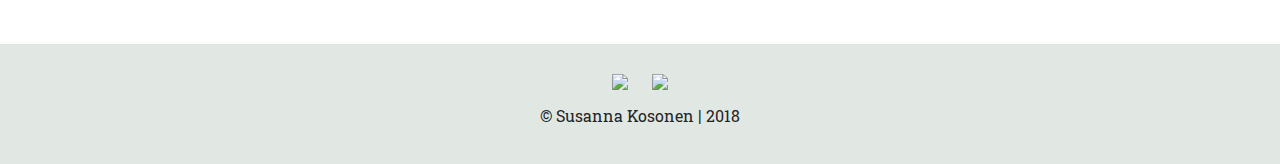
==== commit a9976e64: "frontpage text changes" ====
--- a/index.html
+++ b/index.html
@@ -53,9 +53,8 @@
       </div>
     </div>
     <div id="frontpage-text">
-      <p class="lead">Take a look around: this website is far from perfect! But it's my first website, and it will document my journey to web development.</p>
-
-      <p>Here you will find not only my portfolio, but also information on how I built my projects and this website. See, I built this website to display what I have learnt, as I am learning. Please join me on my journey and check out my blog, especially if you’re also thinking of starting coding. Let’s learn together!</p>
+      <p class="lead">Full-Stack Web Developer with a passion for building innovative and user-friendly web applications.</p>
+      <p>I moved from Finland to USA and from journalism to programming. I'm a recent graduate of Flatiron School's Immersive Software Engineering Bootcamp, with experience in Ruby on Rails, JavaScript and React.</p>
     </div>
 
     <!--Three action columns-->
@@ -65,17 +64,17 @@
         <div class="col-sm">
           <a href="coding.html"><img src="https://cdn0.iconfinder.com/data/icons/web-development-2/512/webpage_coding_web_programming_html_script_php_code_website_application_java_css_development_editor_flat_design_icon-256.png" alt="my coding projects"/>
           <h3>Coding</h3>
-          <p>Latest projects and how I built them.</p></a>
+          <p>Latest projects and how I built them. Main languages and frameworks: Ruby on Rails, JavaScript and React, and PostgeSQL.</p></a>
         </div>
         <div class="col-sm">
           <a href="blog.html"><img src="https://cdn0.iconfinder.com/data/icons/seo-flat-long-shadow/512/Copywriting-256.png" alt="blog"/>
-          <h3>Blogging</h3>
-          <p>Writing about writing code - the emotional and technical side of it.</p></a>
+          <h3>Blog</h3>
+          <p>A journalist-turned-web-developer writes about coding bugs and wins alike.</p></a>
         </div>
         <div class="col-sm">
           <a href="contact.html"><img src="http://www.myiconfinder.com/uploads/iconsets/256-256-8007c02e43c5e5c87fc8976e34c8290f-message.png" alt="messages"/>
           <h3>Reach out</h3>
-          <p>Welcoming all questions, feedback and project suggestions!</p></a>
+          <p>Welcoming all questions and project suggestions. Let's build something great together!</p></a>
         </div>
       </div>
     </div>
--- a/stylesheet.css
+++ b/stylesheet.css
@@ -73,7 +73,7 @@
 
 .blog-container {
   padding: 50px;
-  overflow: hidden;
+  /* overflow: hidden; */
 }
 
 .contact-container {
